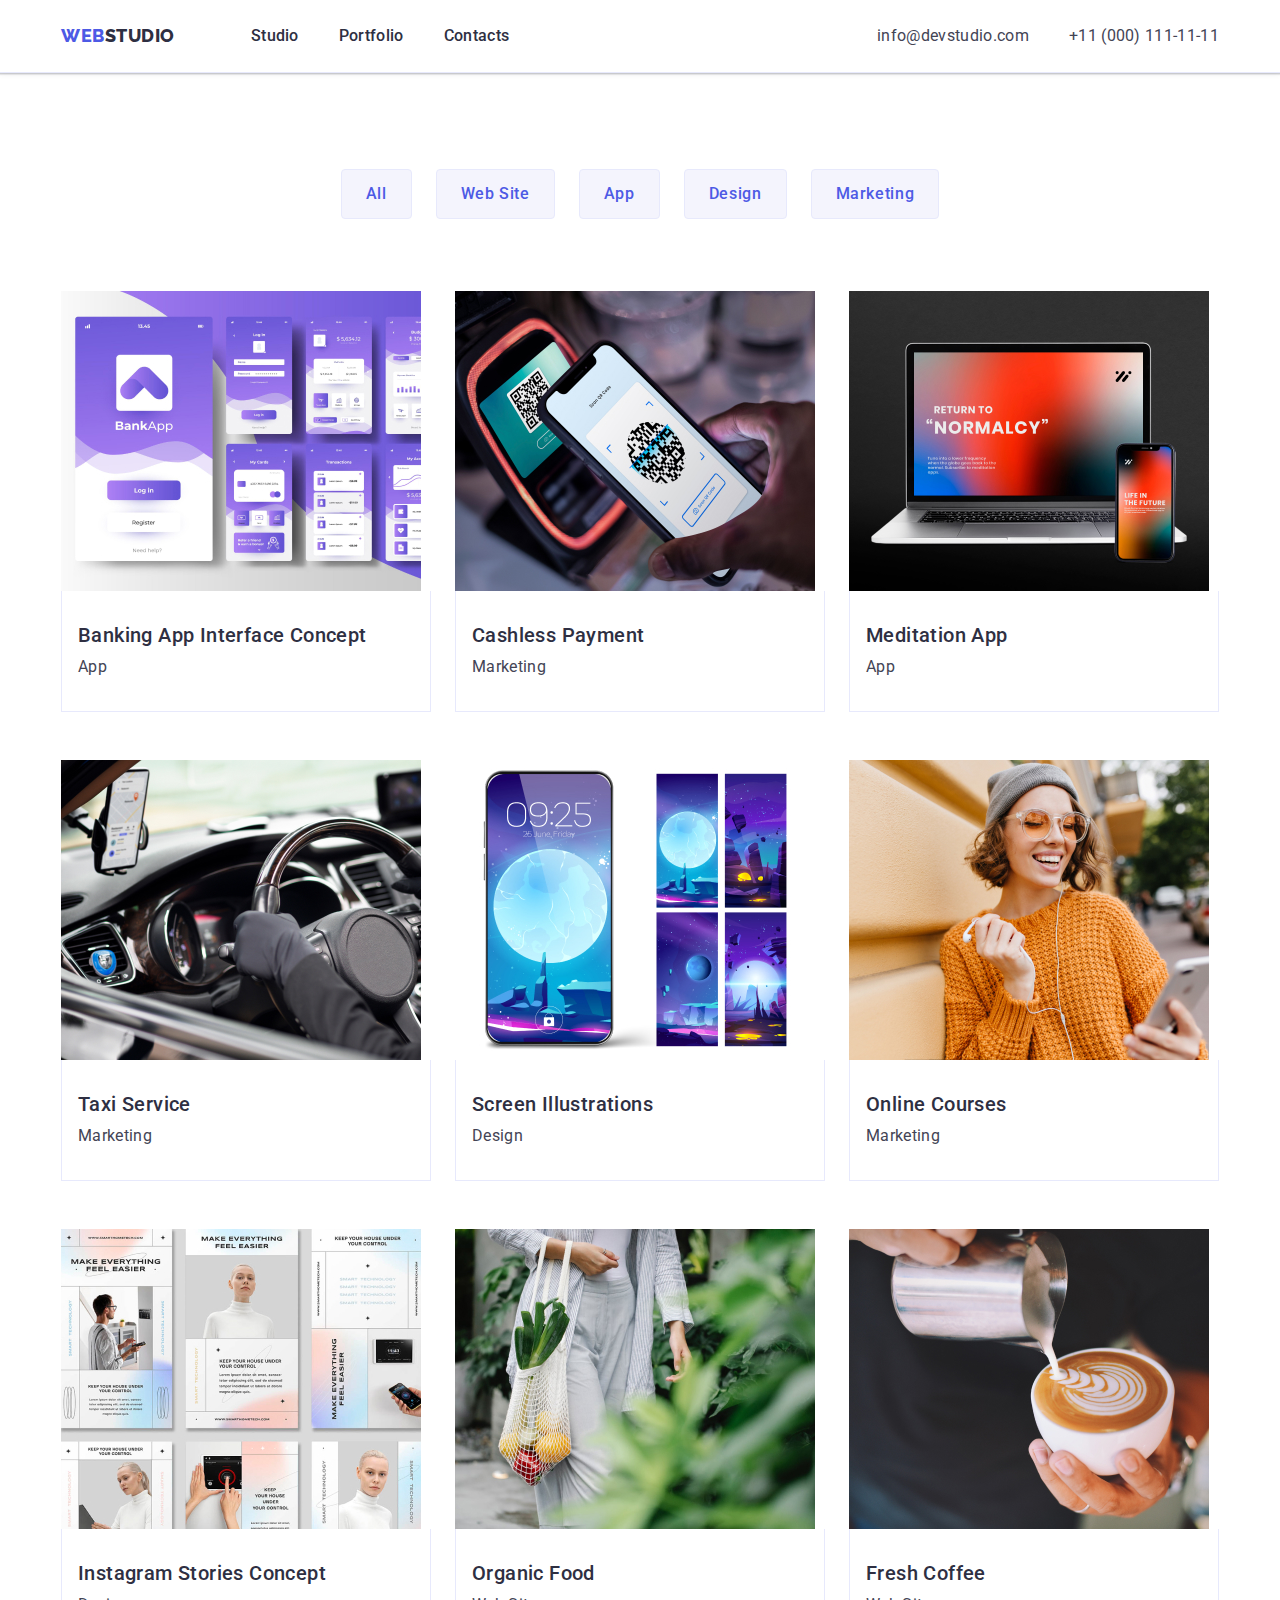
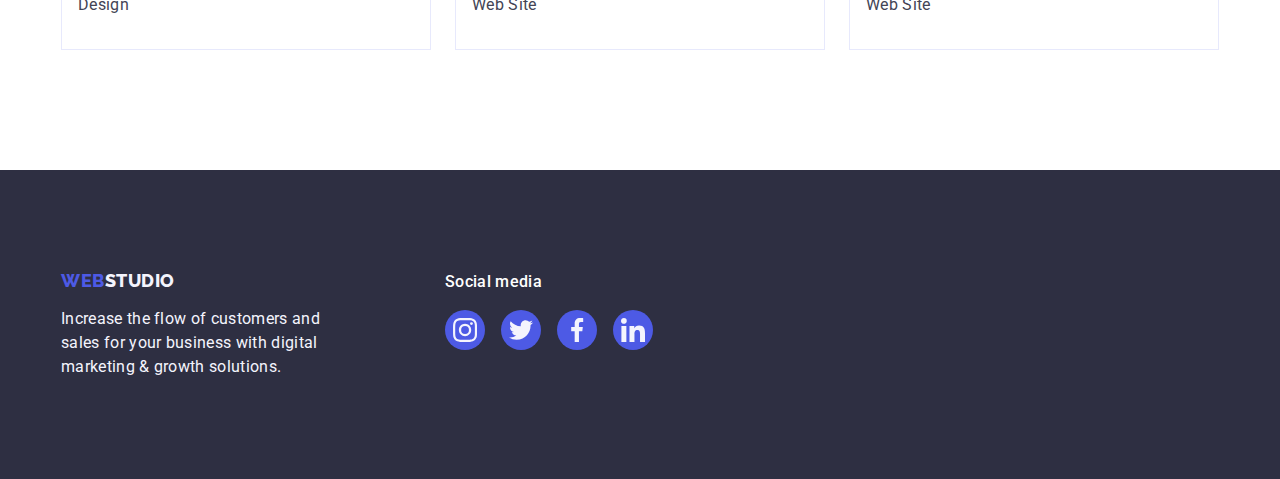
==== portfolio.html @ 3cde1f33 "Initial commit" ====
<!DOCTYPE html>
<html lang="en">
<head>
    <meta charset="UTF-8">
    <meta http-equiv="X-UA-Compatible" content="IE=edge">
    <meta name="viewport" content="width=device-width, initial-scale=1.0">
    <title>Web Studio</title>
    <link rel="preconnect" href="https://fonts.googleapis.com">
    <link rel="preconnect" href="https://fonts.gstatic.com" crossorigin>
    <link href="https://fonts.googleapis.com/css2?family=Raleway:wght@800&family=Roboto:wght@400;500;700;900&display=swap" rel="stylesheet">
    <link rel="stylesheet" href="https://cdnjs.cloudflare.com/ajax/libs/modern-normalize/1.1.0/modern-normalize.min.css" integrity="sha512-wpPYUAdjBVSE4KJnH1VR1HeZfpl1ub8YT/NKx4PuQ5NmX2tKuGu6U/JRp5y+Y8XG2tV+wKQpNHVUX03MfMFn9Q==" crossorigin="anonymous" referrerpolicy="no-referrer" />
    <link rel="stylesheet" href="./css/styles.css">
</head>
<body>
    <header class="header">
        <div class="container header-container">
            <nav class="header-navigation link">
                <a class="header-logo link" href="./index.html">
                    Web<span class="header-logo-span">Studio</span>
                </a>
                <ul class="header-list list">
                    <li><a class="header-item link" href="./index.html">Studio</a></li>
                    <li><a class="header-item link" href="./portfolio.html">Portfolio</a></li>
                    <li><a class="header-item link" href="">Contacts</a></li>
                </ul>
            </nav>
            <address class="header-address">
                <ul class="header-address-list list">
                    <li class="header-address-item link">
                        <a class="address link" href="mailto:info@devstudio.com">info@devstudio.com</a>
                    </li>
                    <li class="header-address-item link">
                        <a class="address link" href="tel:+110001111111">+11 (000) 111-11-11</a>
                    </li>
                </ul>
            </address>
        </div>
    </header>
    <main>
        <section class="portfolio">
           <div class="container">
            <ul class="portfolio-list list">
                <li class="portfolio-item">
                    <button class="portfolio-btn" type="button">All</button>
                </li>
                <li class="portfolio-item">
                    <button class="portfolio-btn" type="button">Web Site</button>
                </li>
                <li class="portfolio-item">
                    <button class="portfolio-btn" type="button">App</button>
                </li>
                <li class="portfolio-item">
                    <button class="portfolio-btn" type="button">Design</button>
                </li>
                <li class="portfolio-item">
                    <button class="portfolio-btn" type="button">Marketing</button>
                </li>
            </ul>
            <ul class="card-list list">
                <li class="card-item link">
                    <a class="card-link link" href="">
                        <img src="./images/banking_app_interface_concept.jpg" alt="Interface nests" width="360" height="300">
                        <div class="description">
                            <h2 class="card-title">Banking App Interface Concept</h2>
                            <p class="card-paragraph">App</p>
                        </div>
                    </a>
                </li>
                <li class="card-item link">
                    <a class="card-link link" href="">
                        <img src="./images/cashless_payment.jpg" alt="Cashless Payment" width="360" height="300">
                        <div class="description">
                            <h2 class="card-title">Cashless Payment</h2>
                            <p class="card-paragraph">Marketing</p>
                        </div>
                    </a> 
                </li>
                <li class="card-item link">
                    <a class="card-link link" href="">
                        <img src="./images/meditation_app.jpg" alt="laptop with phone" width="360" height="300">
                        <div class="description">
                            <h2 class="card-title">Meditation App</h2>
                            <p class="card-paragraph">App</p>
                        </div>
                    </a>
                </li>
                <li class="card-item link">
                    <a class="card-link link" href="">
                        <img src="./images/taxi_service.jpg" alt="Taxi steering wheel" width="360" height="300">
                        <div class="description">
                            <h2 class="card-title">Taxi Service</h2>
                            <p class="card-paragraph">Marketing</p>
                        </div>
                    </a>
                </li>
                <li class="card-item link">
                    <a class="card-link link" href="">
                        <img src="./images/screen_illustrations.jpg" alt="Screen Illustrations" width="360" height="300">
                        <div class="description">
                            <h2 class="card-title">Screen Illustrations</h2>
                            <p class="card-paragraph">Design</p>
                        </div>
                    </a>
                </li>
                <li class="card-item link">
                    <a class="card-link link" href="">
                        <img src="./images/online_courses.jpg" alt="Smiling woman" width="360" height="300">
                        <div class="description">
                            <h2 class="card-title">Online Courses</h2>
                            <p class="card-paragraph">Marketing</p>
                        </div>
                    </a>
                </li>
                <li class="card-item link">
                    <a class="card-link link" href="">
                        <img src="./images/instagram_stories_concept.jpg" alt="Instagram page tabs" width="360" height="300">
                        <div class="description">
                            <h2 class="card-title">Instagram Stories Concept</h2>
                            <p class="card-paragraph">Design</p>
                        </div>
                    </a>
                <li class="card-item link">
                    <a class="card-link link" href="">
                        <img src="./images/organic_food.jpg" alt="a woman with a bag of organic food" width="360" height="300">
                        <div class="description">
                            <h2 class="card-title">Organic Food</h2>
                            <p class="card-paragraph">Web Site</p>
                        </div>
                    </a>
                <li class="card-item link">
                    <a class="card-link link" href="">
                        <img src="./images/fresh_coffee.jpg" alt="Coffee making" width="360" height="300">
                        <div class="description">
                            <h2 class="card-title">Fresh Coffee</h2>
                            <p class="card-paragraph">Web Site</p>
                        </div>
                    </a>
                </li>
            </ul>
            </div>
        </section>
    </main>
    <footer class="footer"> 
        <div class="container footer-container">
            <div>
            <a class="footer-logo link" href="./index.html">
            Web<span class="footer-logo-span">Studio</span>
            </a>
            <p class="footer-top-text">Increase the flow of customers and sales for your business with digital marketing & growth solutions.</p>
            </div>
            <div class="footer-social-wrap">
                <h3 class="footer-title">Social media</h3>
                <ul class="footer-soc-list list">
                    <li class="footer-soc-item">
                        <a href="" class="footer-soc-link link">
                            <svg class="footer-soc-icon">
                                <use href="./images/icons.svg#icon-instagram"></use>
                            </svg>
                        </a>
                    </li>
                    <li class="footer-soc-item">
                        <a href="" class="footer-soc-link link">
                            <svg class="footer-soc-icon">
                                <use href="./images/icons.svg#icon-twitter"></use>
                            </svg>
                        </a>
                    </li>
                    <li class="footer-soc-item">
                        <a href="" class="footer-soc-link link">
                            <svg class="footer-soc-icon">
                                <use href="./images/icons.svg#icon-facebook"></use>
                            </svg>
                        </a>
                    </li>
                    <li class="footer-soc-item">
                        <a href="" class="footer-soc-link link">
                            <svg class="footer-soc-icon">
                                <use href="./images/icons.svg#icon-linkedin"></use>
                            </svg>
                        </a>
                    </li>
                </ul>
            </div>
        </div>
    </footer>  
</body>
</html>
---- css/styles.css ----
body {
    font-family: "Roboto", sans-serif;
    color: var(--primery-text-color);
    background-color: var(--color-title);
    :root
}

:root {
    --primery-text-color:#434455;
    --title-text-color:#2E2F42;
    --color-web:#4D5AE5;
    --color-title:#FFFFFF;
    --color-footer-text:#F4F4FD;
    --hover-and-focus-color:#404BBF;
}

* {
    margin: 0;
    padding: 0;
}

p,h1,h2,h3,h4,h5,h6 {
    margin: 0;
}

ul {
    margin: 0;
    padding-left: 0;
}

img {
    display: block;
}

.list {
    list-style: none;
}

.link {
    text-decoration: none;
}

.section {
    padding-top: 120px;
    padding-bottom: 120px;
}

.container {
    width: 1158px;
    padding-left: 15px;
    padding-right: 15px;
    margin: 0 auto;
}

.header {
padding-top: 24px;
padding-bottom: 24px;
border-bottom: 1px solid #E7E9FC;
box-shadow: 0px 2px 1px rgba(46, 47, 66, 0.08), 0px 1px 1px rgba(46, 47, 66, 0.16), 0px 1px 6px rgba(46, 47, 66, 0.08);
}

.header-container {
    display: flex;
    align-items: center;
}

.header-navigation {
    display: flex;
    align-items: center;
    margin-right: auto;
}
.header-logo {
    font-family: "Raleway", sans-serif;
    font-weight: 800;
    font-size: 18px;
    line-height: 1.17;
    letter-spacing: 0.03em;
    text-transform: uppercase;
    color: var(--color-web);
    margin-right: 76px;
}

.header-logo-span {
    color: var(--title-text-color);
}

.header-list {
    display: flex;
    gap: 40px;
}

.header-list:is(:hover , :focus) {
    color: var(--hover-and-focus-color);
}

.header-item {
    font-weight: 500;
    font-size: 16px;
    line-height: 1.5;
    letter-spacing: 0.02em;
    color: var(--title-text-color);
}

.header-item:is(:hover, :focus) {
    color: var(--hover-and-focus-color);
}

.header-address{
    font-style: normal;
}

.header-address-list{
    display: flex;
    align-items: center;
    gap: 40px;
}

.header-address-item {

}

.address {
    font-weight: 400;
    font-size: 16px;
    line-height: 1.5;
    letter-spacing: 0.02em;
    color: var(--primery-text-color);
}

.address:hover {
    color: var(--hover-and-focus-color);
}

.address:focus {
    color: var(--hover-and-focus-color);
}

.hero {
    background: var(--title-text-color);
    padding-top: 188px;
    padding-bottom: 188px;
    background-image: linear-gradient(
        rgba(46, 47, 66, 0.7),
        rgba(46, 47, 66, 0.7)
    ),
     url(../images/people-office.jpg);
     max-width: 1440px;
     display: block;
    background-repeat: no-repeat;
    background-position: center;
    background-size: cover;
    margin: 0 auto;
}

.hero-title {
    font-weight: 700;
    font-size: 56px;
    line-height: 1.07;
    text-align: center;
    letter-spacing: 0.02em;
    color: var(--color-title);
    width: 496px;
    margin: 0 auto;
    margin-bottom: 48px;
}

.hero-btn {
    font-family: "Roboto", sans-serif;
    font-weight: 500;
    font-size: 16px;
    line-height: 1.5;
    letter-spacing: 0.04em;
    color: var(--color-title);
    background: var(--color-web);
    cursor: pointer;
    padding: 16px 32px;
    box-shadow: 0px 4px 4px rgba(0, 0, 0, 0.15);
    border-radius: 4px;
    margin: 0 auto;
    display: block;
    border: 1px solid transparent;
}

.hero-btn:hover {
    background: var(--hover-and-focus-color);
}

.hero-btn:focus {
    background: var(--hover-and-focus-color);
}

.feature {
    padding-top: 120px;
}

.feature-hidden-title {
    position: absolute;
    top: -9999px;
    left: -9999px;
}

.feature-list {
    display: flex;
    gap: 24px;
}

.feature-item {
    width: 264px;
}

.feature-icon-block {
    background:var(--color-footer-text);
    border-radius: 4px;
    display: flex;
    align-items: center;
    justify-content: center;
    margin-bottom: 8px;
    height: 112px;
}

.feature-icon {

}

.feature-title {
    font-weight: 500;
    font-size: 20px;
    line-height: 1.2;
    letter-spacing: 0.02em;
    color: var(--title-text-color);
    margin-bottom: 8px;
}

.feature-paragraph {
    font-weight: 400;
    font-size: 16px;
    line-height: 1.5;
    letter-spacing: 0.02em;
    color: var(--primery-text-color);
}

.work {

}

.work-title {
    font-size: 36px;
    line-height: 1.11;
    text-align: center;
    letter-spacing: 0.02em;
    text-transform: capitalize;
    color: var(--title-text-color);
    margin-bottom: 72px;
}

.work-list {
    display: flex;
    gap: 24px;
    margin: 0 auto;
}

.work-item {
    width: calc((100% - 48px) / 3);
}

.team {
    background-color: var(--color-footer-text);
}

.team-title {
    font-size: 36px;
    line-height: 1.11;
    text-align: center;
    letter-spacing: 0.02em;
    text-transform: capitalize;
    color: var(--title-text-color);
    margin-bottom: 72px;
    
}

.team-list {
    display: flex;
    gap: 24px;
}

.team-item {
    background-color: var(--color-title);
    box-shadow: 0px 1px 6px rgba(46, 47, 66, 0.08), 0px 1px 1px rgba(46, 47, 66, 0.16), 0px 2px 1px rgba(46, 47, 66, 0.08);
    border-radius: 0px 0px 4px 4px;
    width: calc((100% - 72px) / 4);
    padding-bottom: 32px;
}

.team-item-wrap {

}

.team-list-title {
    font-weight: 500;
    font-size: 20px;
    line-height: 1.2;
    letter-spacing: 0.02em;
    color: var(--title-text-color);
    margin-top: 32px;
    margin-bottom: 8px;
    text-align: center;
}

.team-paragraph {
    font-size: 16px;
    line-height: 1.5;
    letter-spacing: 0.02em;
    color: var(--primery-text-color);
    text-align: center;
    margin-bottom: 8px;
}

.team-soc-list {
    display: flex;
    justify-content: center;
    gap: 24px;
}

.team-soc-item {
    width: 40px;
    height: 40px;
}

.team-soc-item :is(:hover , :focus) {
    background-color: var(--hover-and-focus-color);
}

.team-soc-link {
    width: 100%;
    height: 100%;
    border-radius: 50%;
    background-color: var(--color-web);
    display: inline-block;
    display: flex;
    align-items: center;
    justify-content: center;
}

.team-soc-icon {
    width: 16px;
    height: 16px;
    fill: var(--color-footer-text);
}

.customers {
    padding-top: 120px;
    padding-bottom: 120px;
}

.customers-title {
    font-weight: 700;
    font-size: 36px;
    line-height: 40px;
    text-align: center;
    letter-spacing: 0.02em;
    text-transform: capitalize;
    color: var(--title-text-color);
    margin-bottom: 72px;
}

.customers-list {
    display: flex;
    justify-content: center;
    gap: 24px;
}

.customers-item {
    width: 168px;
    height: 88px;
}

.customers-item:hover
.customers-logo {
    fill: var(--hover-and-focus-color);
}

.customers-link {
    width: 100%;
    height: 100%;
    border: 1px solid #8E8F99;
    border-radius: 4px;
    display: flex;
    align-items: center;
    justify-content: center;
    fill: #8E8F99;
}

.customers-link:hover,
.customers-link:focus {
    border-color: var(--hover-and-focus-color);
    fill: var(--hover-and-focus-color);
}

.customers-logo {
}

.footer-container {
    display: flex;
}

.footer {
    background: var(--title-text-color);
    padding-top: 100px;
    padding-bottom: 100px;
}

.footer-logo {
    font-family: "Raleway", sans-serif;
    font-weight: 800;
    font-size: 18px;
    line-height: 1.17;
    letter-spacing: 0.03em;
    text-transform: uppercase;
    color: var(--color-web);
    
}

.footer-logo-span {
    color: var(--color-footer-text);
}

.footer-top-text {
    font-weight: 400;
    font-size: 16px;
    line-height: 1.5;
    letter-spacing: 0.02em;
    color: var(--color-footer-text);
    width: 264px;
    margin-top: 16px;
}

.footer-social-wrap {
    height: 80px;
    margin-left: 120px;
}

.footer-title {
    font-weight: 500;
    font-size: 16px;
    line-height: 24px;
    letter-spacing: 0.02em;
    color: var(--color-title);
    margin-bottom: 16px;
}

.footer-soc-list {
    display: flex;
    gap: 16px;
}

.footer-soc-item {
    width: 40px;
    height: 40px;
    fill: var(--color-footer-text);
}

.footer-soc-item :is(:hover , :focus) {
    background-color: #31D0AA;
}

.footer-soc-link {
    width: 100%;
    height: 100%;
    border-radius: 50%;
    background-color: var(--color-web);
    display: inline-block;
    display: flex;
    align-items: center;
    justify-content: center;
}

.footer-soc-icon {
    width: 24px;
    height: 24px;
}

/*-------------початок портфоліо-------------*/

body {
    font-family: "Roboto", sans-serif;
    color: var(--primery-text-color);
}

.portfolio {
    padding-top: 96px;
    padding-bottom: 120px;
}

.portfolio-list {
    display: flex;
    justify-content: center;
    gap: 24px;
    margin-bottom: 72px;
}

.portfolio-item {

}

.portfolio-btn {
    font-family: "Roboto",sans-serif;
    font-weight: 500;
    font-size: 16px;
    line-height: 1.5;
    letter-spacing: 0.04em;
    color: var(--color-web);
    background-color: var(--color-footer-text);
    cursor: pointer;
    padding: 12px 24px;
    border: 1px solid #E7E9FC;
    border-radius: 4px;
}

.portfolio-btn:hover {
    color: var(--color-title);
    background-color: var(--hover-and-focus-color);
    border: 1px solid transparent;
    box-shadow: 0px 3px 1px rgba(0, 0, 0, 0.1), 0px 2px 1px rgba(0, 0, 0, 0.08), 0px 2px 2px rgba(0, 0, 0, 0.12);
    border-radius: 4px;
}

.portfolio-btn:focus {
    color: var(--color-title);
    background-color: var(--hover-and-focus-color);
    border: 1px solid transparent;
    box-shadow: 0px 3px 1px rgba(0, 0, 0, 0.1), 0px 2px 1px rgba(0, 0, 0, 0.08), 0px 2px 2px rgba(0, 0, 0, 0.12);
    border-radius: 4px;
}

.card-list {
    display: flex;
    margin: 0 auto;
    flex-wrap: wrap;
    gap: 48px 24px;
}

.card-item {
    width: calc((100% - 48px) / 3);
}

.card-link {
    display: block;
}

.card-link:is(:hover,:focus) {
    box-shadow: 0px 1px 6px rgba(46, 47, 66, 0.08), 0px 1px 1px rgba(46, 47, 66, 0.16), 0px 2px 1px rgba(46, 47, 66, 0.08);
}

.description {
border: 1px solid #E7E9FC;
border-top: 0px;
}

.card-title {
    font-weight: 500;
    font-size: 20px;
    line-height: 1.2;
    letter-spacing: 0.02em;
    color: var(--title-text-color);
    margin-bottom: 8px;
    padding-top: 32px;
    padding-left: 16px;
}

.card-paragraph {
    font-size: 16px;
    line-height: 1.5;
    letter-spacing: 0.02em;
    color: var(--primery-text-color);
    padding-bottom: 32px;
    padding-left: 16px;
}
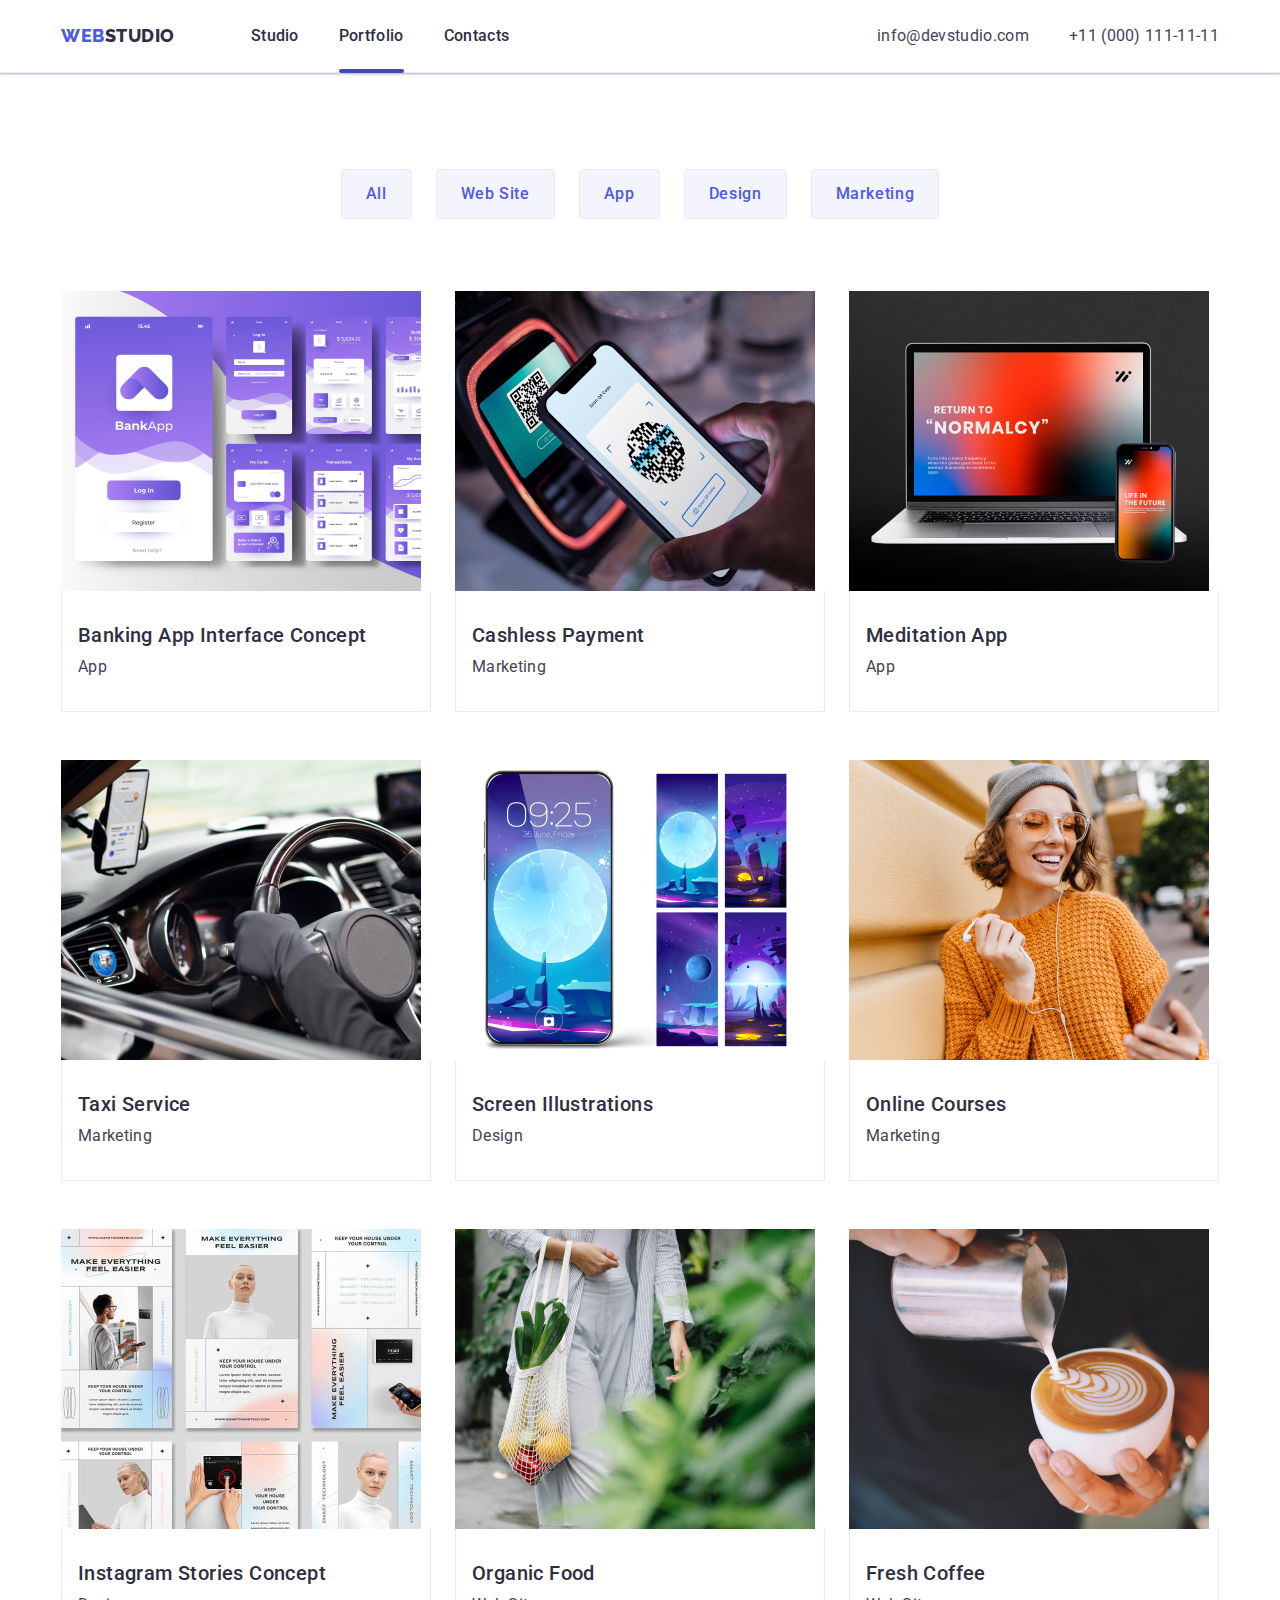
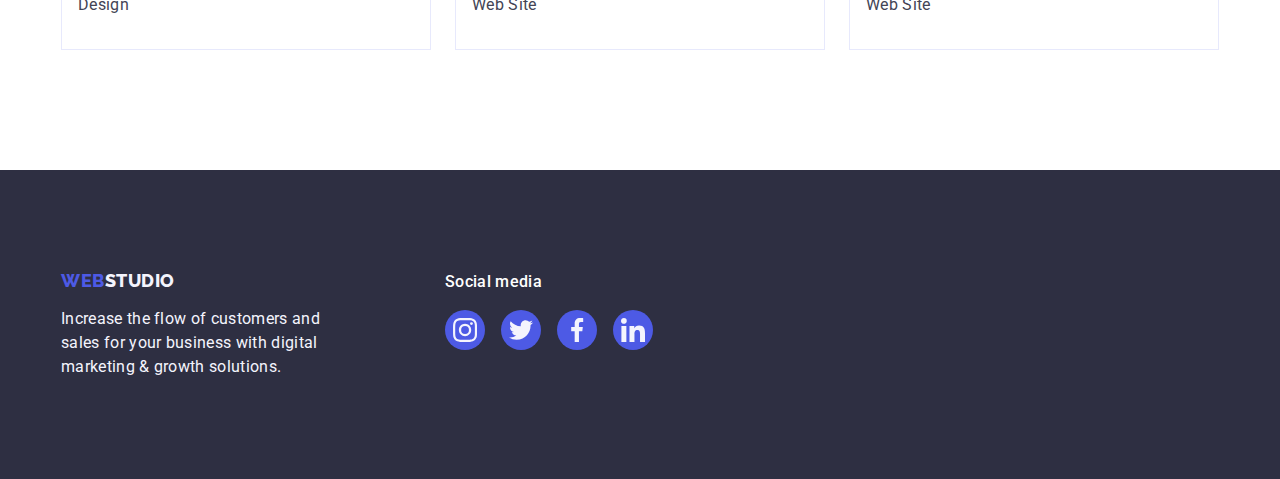
==== commit a7c877a9: "goit-markup-hw-05" ====
--- a/portfolio.html
+++ b/portfolio.html
@@ -20,7 +20,7 @@
                 </a>
                 <ul class="header-list list">
                     <li><a class="header-item link" href="./index.html">Studio</a></li>
-                    <li><a class="header-item link" href="./portfolio.html">Portfolio</a></li>
+                    <li><a class="header-item link current" href="./portfolio.html">Portfolio</a></li>
                     <li><a class="header-item link" href="">Contacts</a></li>
                 </ul>
             </nav>
@@ -59,7 +59,11 @@
             <ul class="card-list list">
                 <li class="card-item link">
                     <a class="card-link link" href="">
-                        <img src="./images/banking_app_interface_concept.jpg" alt="Interface nests" width="360" height="300">
+                       <div class="portfolio-cover-wrap">
+                         <img src="./images/banking_app_interface_concept.jpg" alt="Interface nests" width="360" height="300">
+                         <p class="portfolio-cover-text">14 Stylish and User-Friendly App Design Concepts · Task Manager App · Calorie Tracker App · Exotic Fruit Ecommerce App · Cloud Storage App
+                         </p>
+                       </div>
                         <div class="description">
                             <h2 class="card-title">Banking App Interface Concept</h2>
                             <p class="card-paragraph">App</p>
@@ -68,7 +72,11 @@
                 </li>
                 <li class="card-item link">
                     <a class="card-link link" href="">
-                        <img src="./images/cashless_payment.jpg" alt="Cashless Payment" width="360" height="300">
+                        <div class="portfolio-cover-wrap">
+                            <img src="./images/cashless_payment.jpg" alt="Cashless Payment" width="360" height="300">
+                            <p class="portfolio-cover-text">14 Stylish and User-Friendly App Design Concepts · Task Manager App · Calorie Tracker App · Exotic Fruit Ecommerce App · Cloud Storage App
+                            </p>
+                        </div>
                         <div class="description">
                             <h2 class="card-title">Cashless Payment</h2>
                             <p class="card-paragraph">Marketing</p>
@@ -77,7 +85,11 @@
                 </li>
                 <li class="card-item link">
                     <a class="card-link link" href="">
-                        <img src="./images/meditation_app.jpg" alt="laptop with phone" width="360" height="300">
+                        <div class="portfolio-cover-wrap">
+                            <img src="./images/meditation_app.jpg" alt="laptop with phone" width="360" height="300">
+                            <p class="portfolio-cover-text">14 Stylish and User-Friendly App Design Concepts · Task Manager App · Calorie Tracker App · Exotic Fruit Ecommerce App · Cloud Storage App
+                            </p>
+                        </div>
                         <div class="description">
                             <h2 class="card-title">Meditation App</h2>
                             <p class="card-paragraph">App</p>
@@ -86,7 +98,11 @@
                 </li>
                 <li class="card-item link">
                     <a class="card-link link" href="">
-                        <img src="./images/taxi_service.jpg" alt="Taxi steering wheel" width="360" height="300">
+                        <div class="portfolio-cover-wrap">
+                            <img src="./images/taxi_service.jpg" alt="Taxi steering wheel" width="360" height="300">
+                            <p class="portfolio-cover-text">14 Stylish and User-Friendly App Design Concepts · Task Manager App · Calorie Tracker App · Exotic Fruit Ecommerce App · Cloud Storage App
+                            </p>
+                        </div>
                         <div class="description">
                             <h2 class="card-title">Taxi Service</h2>
                             <p class="card-paragraph">Marketing</p>
@@ -95,7 +111,11 @@
                 </li>
                 <li class="card-item link">
                     <a class="card-link link" href="">
-                        <img src="./images/screen_illustrations.jpg" alt="Screen Illustrations" width="360" height="300">
+                       <div class="portfolio-cover-wrap">
+                         <img src="./images/screen_illustrations.jpg" alt="Screen Illustrations" width="360" height="300">
+                         <p class="portfolio-cover-text">14 Stylish and User-Friendly App Design Concepts · Task Manager App · Calorie Tracker App · Exotic Fruit Ecommerce App · Cloud Storage App
+                         </p>
+                       </div>
                         <div class="description">
                             <h2 class="card-title">Screen Illustrations</h2>
                             <p class="card-paragraph">Design</p>
@@ -104,7 +124,11 @@
                 </li>
                 <li class="card-item link">
                     <a class="card-link link" href="">
-                        <img src="./images/online_courses.jpg" alt="Smiling woman" width="360" height="300">
+                        <div class="portfolio-cover-wrap">
+                            <img src="./images/online_courses.jpg" alt="Smiling woman" width="360" height="300">
+                            <p class="portfolio-cover-text">14 Stylish and User-Friendly App Design Concepts · Task Manager App · Calorie Tracker App · Exotic Fruit Ecommerce App · Cloud Storage App
+                            </p>
+                        </div>
                         <div class="description">
                             <h2 class="card-title">Online Courses</h2>
                             <p class="card-paragraph">Marketing</p>
@@ -113,7 +137,11 @@
                 </li>
                 <li class="card-item link">
                     <a class="card-link link" href="">
-                        <img src="./images/instagram_stories_concept.jpg" alt="Instagram page tabs" width="360" height="300">
+                        <div class="portfolio-cover-wrap">
+                            <img src="./images/instagram_stories_concept.jpg" alt="Instagram page tabs" width="360" height="300">
+                            <p class="portfolio-cover-text">14 Stylish and User-Friendly App Design Concepts · Task Manager App · Calorie Tracker App · Exotic Fruit Ecommerce App · Cloud Storage App
+                            </p>
+                        </div>
                         <div class="description">
                             <h2 class="card-title">Instagram Stories Concept</h2>
                             <p class="card-paragraph">Design</p>
@@ -121,7 +149,11 @@
                     </a>
                 <li class="card-item link">
                     <a class="card-link link" href="">
-                        <img src="./images/organic_food.jpg" alt="a woman with a bag of organic food" width="360" height="300">
+                        <div class="portfolio-cover-wrap">
+                            <img src="./images/organic_food.jpg" alt="a woman with a bag of organic food" width="360" height="300">
+                            <p class="portfolio-cover-text">14 Stylish and User-Friendly App Design Concepts · Task Manager App · Calorie Tracker App · Exotic Fruit Ecommerce App · Cloud Storage App
+                            </p>
+                        </div>
                         <div class="description">
                             <h2 class="card-title">Organic Food</h2>
                             <p class="card-paragraph">Web Site</p>
@@ -129,7 +161,11 @@
                     </a>
                 <li class="card-item link">
                     <a class="card-link link" href="">
-                        <img src="./images/fresh_coffee.jpg" alt="Coffee making" width="360" height="300">
+                        <div class="portfolio-cover-wrap">
+                            <img src="./images/fresh_coffee.jpg" alt="Coffee making" width="360" height="300">
+                            <p class="portfolio-cover-text">14 Stylish and User-Friendly App Design Concepts · Task Manager App · Calorie Tracker App · Exotic Fruit Ecommerce App · Cloud Storage App
+                            </p>
+                        </div>
                         <div class="description">
                             <h2 class="card-title">Fresh Coffee</h2>
                             <p class="card-paragraph">Web Site</p>
@@ -182,6 +218,7 @@
                 </ul>
             </div>
         </div>
-    </footer>  
+    </footer> 
+    <script src="./js/modal.js"></script> 
 </body>
 </html>--- a/css/styles.css
+++ b/css/styles.css
@@ -38,6 +38,10 @@
 
 .link {
     text-decoration: none;
+}
+
+.no-scroll {
+    overflow: hidden;
 }
 
 .section {
@@ -89,22 +93,34 @@
     gap: 40px;
 }
 
-.header-list:is(:hover , :focus) {
-    color: var(--hover-and-focus-color);
-}
-
 .header-item {
     font-weight: 500;
     font-size: 16px;
     line-height: 1.5;
     letter-spacing: 0.02em;
     color: var(--title-text-color);
+    transition: color 250ms cubic-bezier(0.4, 0, 0.2, 1);
 }
 
 .header-item:is(:hover, :focus) {
     color: var(--hover-and-focus-color);
 }
 
+.current {
+    position: relative;
+}
+
+.current::after {
+    content: "";
+    width: 100%;
+    height: 4px;
+    border-radius: 2px;
+    background:var(--hover-and-focus-color);
+    position: absolute;
+    left: 0;
+    bottom: -27.5px;
+}
+
 .header-address{
     font-style: normal;
 }
@@ -125,6 +141,7 @@
     line-height: 1.5;
     letter-spacing: 0.02em;
     color: var(--primery-text-color);
+    transition: color 250ms cubic-bezier(0.4, 0, 0.2, 1);
 }
 
 .address:hover {
@@ -179,6 +196,7 @@
     margin: 0 auto;
     display: block;
     border: 1px solid transparent;
+    transition: background-color 250ms cubic-bezier(0.4, 0, 0.2, 1);
 }
 
 .hero-btn:hover {
@@ -339,6 +357,7 @@
     display: flex;
     align-items: center;
     justify-content: center;
+    transition: background-color 250ms cubic-bezier(0.4, 0, 0.2, 1);
 }
 
 .team-soc-icon {
@@ -374,11 +393,6 @@
     height: 88px;
 }
 
-.customers-item:hover
-.customers-logo {
-    fill: var(--hover-and-focus-color);
-}
-
 .customers-link {
     width: 100%;
     height: 100%;
@@ -388,6 +402,7 @@
     align-items: center;
     justify-content: center;
     fill: #8E8F99;
+    transition: border-color 250ms cubic-bezier(0.4, 0, 0.2, 1), fill 250ms cubic-bezier(0.4, 0, 0.2, 1);
 }
 
 .customers-link:hover,
@@ -472,6 +487,7 @@
     display: flex;
     align-items: center;
     justify-content: center;
+    transition: background-color 250ms cubic-bezier(0.4, 0, 0.2, 1);
 }
 
 .footer-soc-icon {
@@ -514,6 +530,7 @@
     padding: 12px 24px;
     border: 1px solid #E7E9FC;
     border-radius: 4px;
+    transition: background-color 250ms cubic-bezier(0.4, 0, 0.2, 1), color 250ms cubic-bezier(0.4, 0, 0.2, 1), box-shadow 250ms cubic-bezier(0.4, 0, 0.2, 1), border 250ms cubic-bezier(0.4, 0, 0.2, 1);
 }
 
 .portfolio-btn:hover {
@@ -543,8 +560,36 @@
     width: calc((100% - 48px) / 3);
 }
 
+.card-item :is(:hover , :focus) .portfolio-cover-text {
+transform: translate(0);
+}
+
+.portfolio-cover-wrap {
+    position: relative;
+    overflow: hidden;
+}
+
+.portfolio-cover-text {
+    position: absolute;
+    top: 0;
+    font-weight: 400;
+    font-size: 16px;
+    line-height: 24px;
+    letter-spacing: 0.02em;
+    color: var(--color-footer-text);
+    background-color: var(--color-web);
+    padding-top: 40px;
+    padding-left: 32px;
+    padding-right: 32px;
+    height: 100%;
+    transform: translateY(100%);
+    transition: transform 250ms cubic-bezier(0.4, 0, 0.2, 1);
+    overflow: auto;
+}
+
 .card-link {
     display: block;
+    transition: box-shadow 250ms cubic-bezier(0.4, 0, 0.2, 1);
 }
 
 .card-link:is(:hover,:focus) {
@@ -574,4 +619,56 @@
     color: var(--primery-text-color);
     padding-bottom: 32px;
     padding-left: 16px;
+}
+
+.backdrop {
+    position: fixed;
+    top: 0;
+    width: 100%;
+    height: 100%;
+    background-color: rgba(46, 47, 66, 0.4);
+    transition: opacity 250ms cubic-bezier(0.4, 0, 0.2, 1), visibility 250ms cubic-bezier(0.4, 0, 0.2, 1);
+}
+
+.modal {
+    width: 408px;
+    height: 576px;
+    background-color: #FCFCFC;
+    box-shadow: 0px 1px 1px rgba(0, 0, 0, 0.14), 0px 1px 3px rgba(0, 0, 0, 0.12), 0px 2px 1px rgba(0, 0, 0, 0.2);
+    border-radius: 4px;
+    position: absolute;
+    top: 50%;
+    left: 50%;
+    transform: translate(-50%, -50%) scale(1);
+    transition: transform 250ms cubic-bezier(0.4, 0, 0.2, 1);
+}
+
+.backdrop.is-hidden .modal {
+    transform: translate(-50%, -50%) scale(0);
+}
+
+.modal-close-btn {
+    width: 24px;
+    height: 24px;
+    border-radius: 50%;
+    background-color: #E7E9FC;
+    border: 1px solid rgba(0, 0, 0, 0.1);
+    position: absolute;
+    top: 20px;
+    right: 20px;
+    display: flex;
+    align-items: center;
+    justify-content: center;
+    cursor: pointer;
+}
+
+.modal-close-icon {
+    width: 8px;
+    height: 8px;
+}
+
+.is-hidden {
+    opacity: 0;
+    visibility: hidden;
+    pointer-events: none;
 }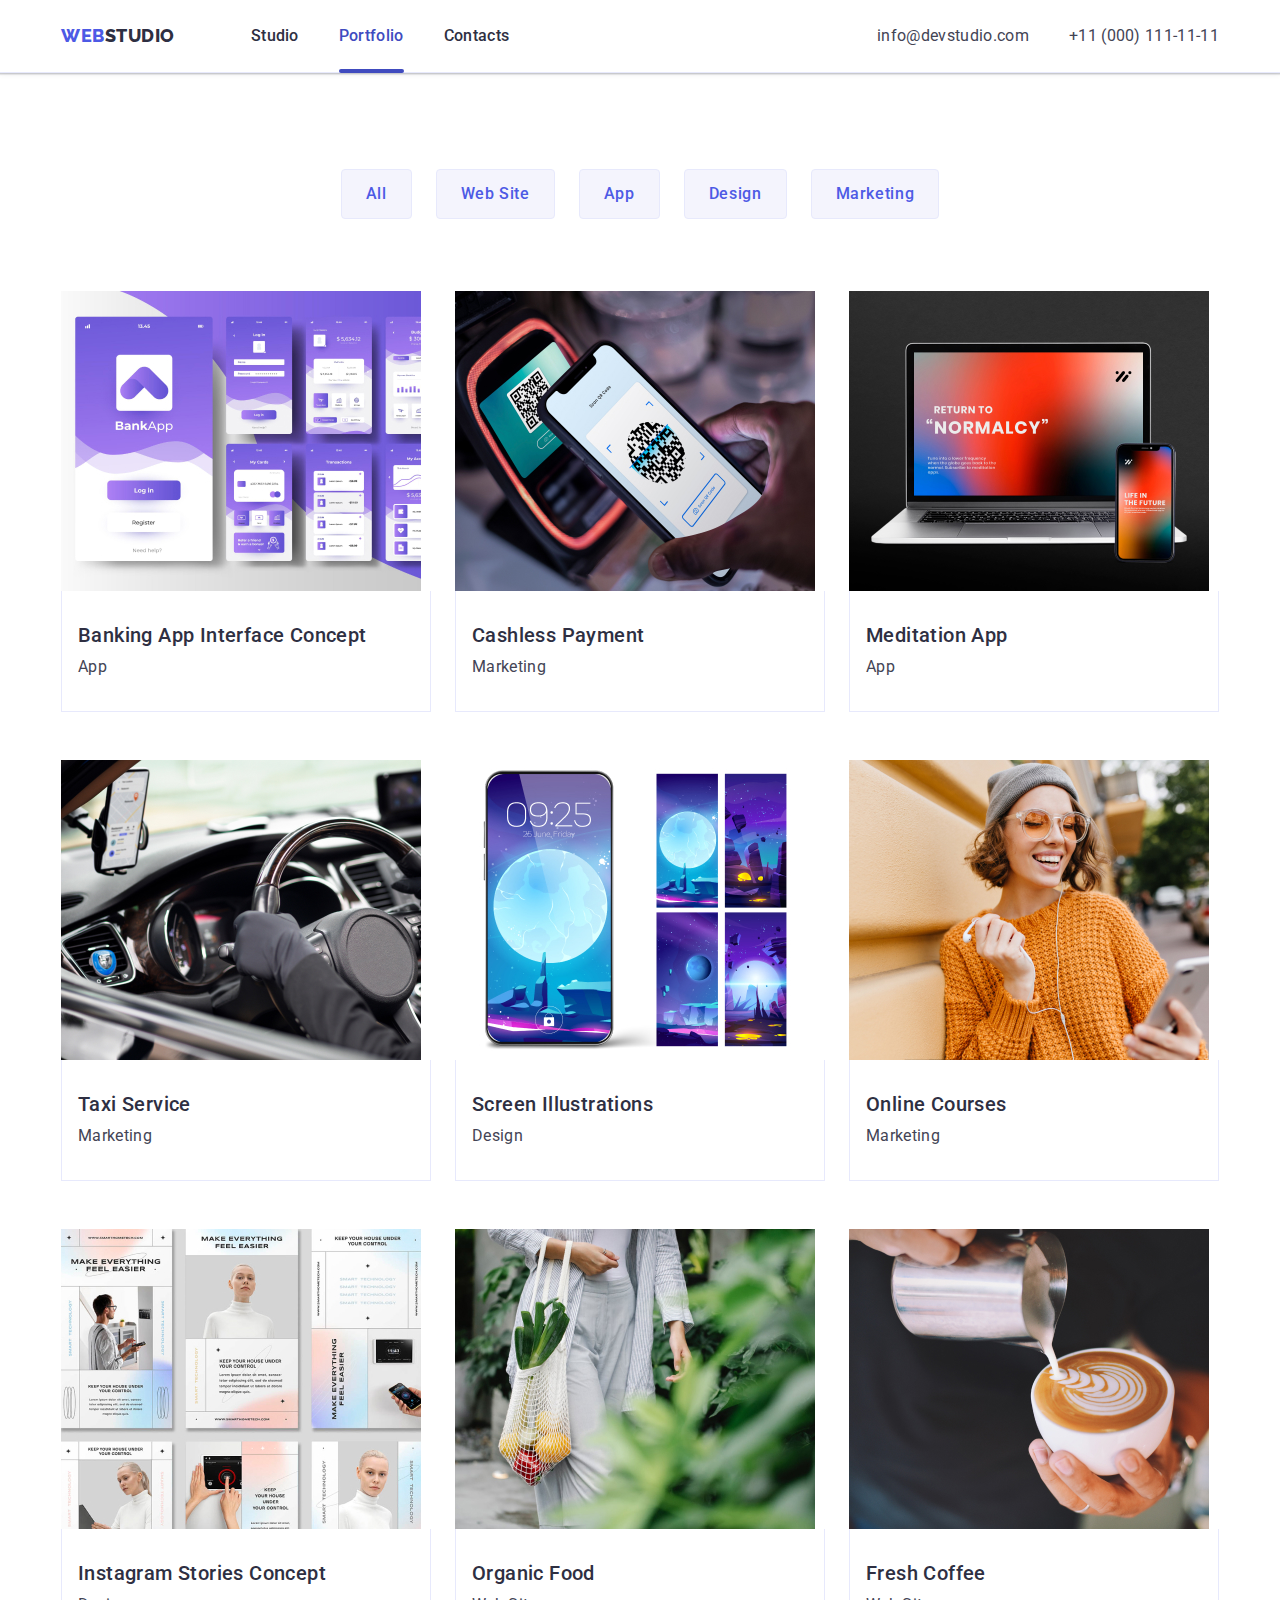
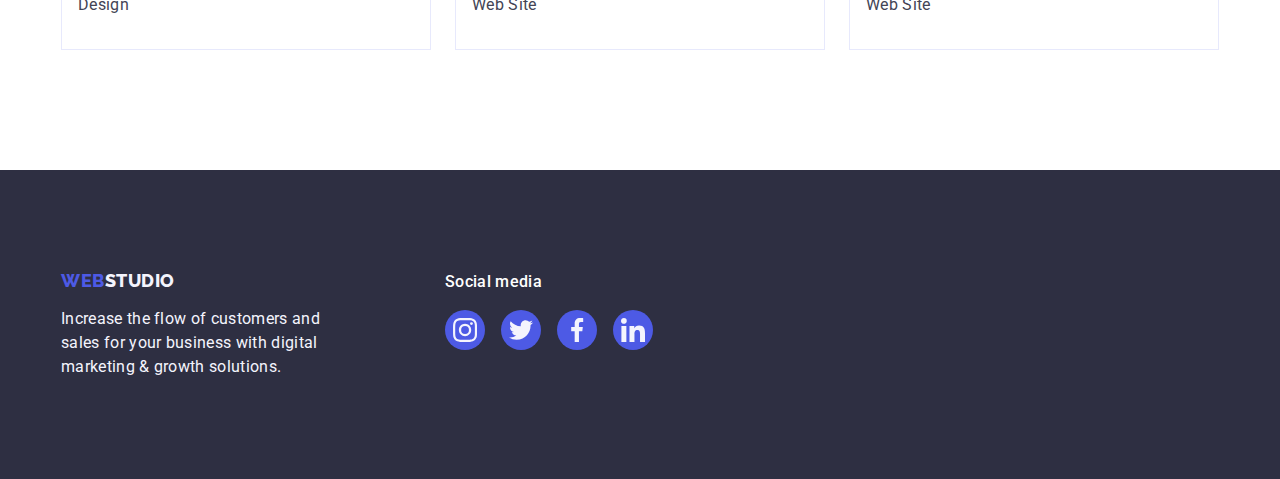
==== commit 7ffd6c11: "goit-markup-hw-05" ====
--- a/portfolio.html
+++ b/portfolio.html
@@ -20,7 +20,7 @@
                 </a>
                 <ul class="header-list list">
                     <li><a class="header-item link" href="./index.html">Studio</a></li>
-                    <li><a class="header-item link current" href="./portfolio.html">Portfolio</a></li>
+                    <li><a class="header-item-portfolio link current" href="./portfolio.html">Portfolio</a></li>
                     <li><a class="header-item link" href="">Contacts</a></li>
                 </ul>
             </nav>
--- a/css/styles.css
+++ b/css/styles.css
@@ -91,6 +91,22 @@
 .header-list {
     display: flex;
     gap: 40px;
+}
+
+.header-item-studio {
+    font-weight: 500;
+    font-size: 16px;
+    line-height: 1.5;
+    letter-spacing: 0.02em;
+    color: var(--hover-and-focus-color);
+}
+
+.header-item-portfolio {
+    font-weight: 500;
+    font-size: 16px;
+    line-height: 1.5;
+    letter-spacing: 0.02em;
+    color: var(--hover-and-focus-color);
 }
 
 .header-item {
@@ -483,7 +499,6 @@
     height: 100%;
     border-radius: 50%;
     background-color: var(--color-web);
-    display: inline-block;
     display: flex;
     align-items: center;
     justify-content: center;
@@ -530,23 +545,21 @@
     padding: 12px 24px;
     border: 1px solid #E7E9FC;
     border-radius: 4px;
-    transition: background-color 250ms cubic-bezier(0.4, 0, 0.2, 1), color 250ms cubic-bezier(0.4, 0, 0.2, 1), box-shadow 250ms cubic-bezier(0.4, 0, 0.2, 1), border 250ms cubic-bezier(0.4, 0, 0.2, 1);
+    transition: background-color 250ms cubic-bezier(0.4, 0, 0.2, 1), color 250ms cubic-bezier(0.4, 0, 0.2, 1), box-shadow 250ms cubic-bezier(0.4, 0, 0.2, 1), border-color 250ms cubic-bezier(0.4, 0, 0.2, 1);
 }
 
 .portfolio-btn:hover {
     color: var(--color-title);
     background-color: var(--hover-and-focus-color);
-    border: 1px solid transparent;
+    border-color: transparent;
     box-shadow: 0px 3px 1px rgba(0, 0, 0, 0.1), 0px 2px 1px rgba(0, 0, 0, 0.08), 0px 2px 2px rgba(0, 0, 0, 0.12);
-    border-radius: 4px;
 }
 
 .portfolio-btn:focus {
     color: var(--color-title);
     background-color: var(--hover-and-focus-color);
-    border: 1px solid transparent;
+    border-color: transparent;
     box-shadow: 0px 3px 1px rgba(0, 0, 0, 0.1), 0px 2px 1px rgba(0, 0, 0, 0.08), 0px 2px 2px rgba(0, 0, 0, 0.12);
-    border-radius: 4px;
 }
 
 .card-list {
@@ -599,6 +612,7 @@
 .description {
 border: 1px solid #E7E9FC;
 border-top: 0px;
+padding: 32px 16px;
 }
 
 .card-title {
@@ -608,8 +622,6 @@
     letter-spacing: 0.02em;
     color: var(--title-text-color);
     margin-bottom: 8px;
-    padding-top: 32px;
-    padding-left: 16px;
 }
 
 .card-paragraph {
@@ -617,8 +629,6 @@
     line-height: 1.5;
     letter-spacing: 0.02em;
     color: var(--primery-text-color);
-    padding-bottom: 32px;
-    padding-left: 16px;
 }
 
 .backdrop {
@@ -660,6 +670,12 @@
     align-items: center;
     justify-content: center;
     cursor: pointer;
+    transition: fill 250ms cubic-bezier(0.4, 0, 0.2, 1), background-color 250ms cubic-bezier(0.4, 0, 0.2, 1);
+}
+
+.modal-close-btn:is(:hover, :focus) {
+    fill: var(--color-title);
+    background-color: var(--hover-and-focus-color);
 }
 
 .modal-close-icon {
